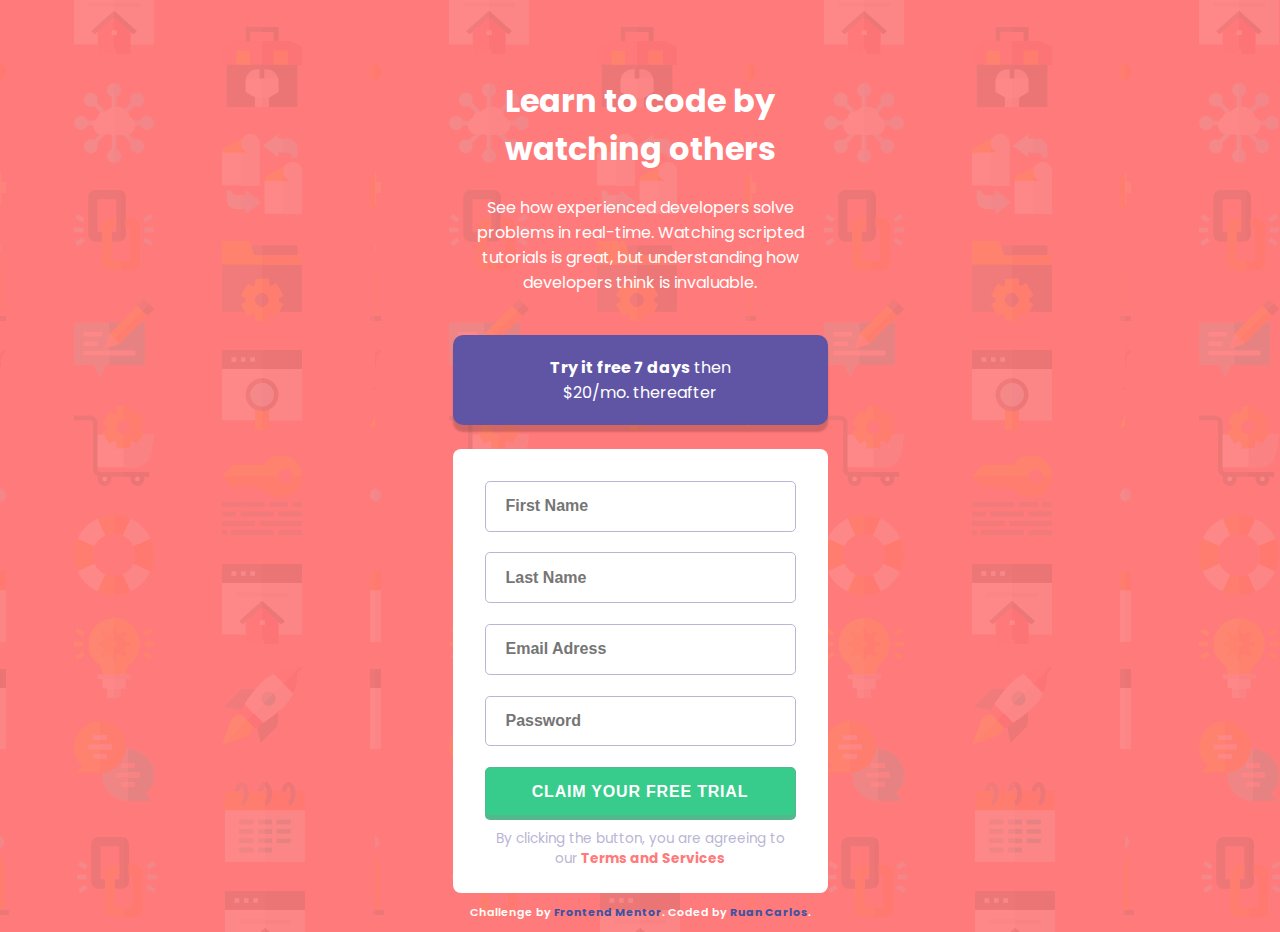
==== index.html @ 322fc6f1 "update" ====
<!DOCTYPE html>
<html lang="pt-br">
<head>
  <meta charset="UTF-8">
  <meta name="viewport" content="width=device-width, initial-scale=1.0"> <!-- displays site properly based on user's device -->

  <link rel="icon" type="image/png" sizes="32x32" href="./images/favicon-32x32.png">
  
  <title>Frontend Mentor | Intro component with sign up form</title>

  <link rel="stylesheet" href="./src/assets/css/style.css">
</head>
<body>

        <header>
            <h1>Learn to code by watching others</h1>
            <p class="text1">
              See how experienced developers solve problems in real-time. Watching scripted tutorials is great,
              but understanding how developers think is invaluable.
            </p>
        </header>
        <main>
        <section class="tryit"><strong>Try it free 7 days</strong> then $20/mo. thereafter</section>
        
          <section class="formulario">
              <form action="">
                <input type="text" placeholder="First Name">
                <input type="text" placeholder="Last Name">
                <input type="text" placeholder="Email Adress">
                <input type="password" placeholder="Password">
                <input type="submit" value="Claim your free trial" class="submit"></input>
              </form>
              
              <p class="rodape">By clicking the button, you are agreeing to our <a href="#" class="terms"><strong>Terms and Services</strong></a></p>
          </section>
        </main>
        
        <footer>
          <p class="attribution">
            Challenge by <a href="https://www.frontendmentor.io?ref=challenge" target="_blank">Frontend Mentor</a>.
            Coded by <a href="https://github.com/rucp">Ruan Carlos</a>.
          </p>
        </footer>
</body>
</html>
---- src/assets/css/style.css ----
/* # Front-end Style Guide

## Layout

The designs were created to the following widths:

- Mobile: 375px
- Desktop: 1440px

## Colors

### Primary

- Red: hsl(0, 100%, 74%) 
- Green: hsl(154, 59%, 51%)

### Accent

- Blue: hsl(248, 32%, 49%)

### Neutral

- Dark Blue: hsl(249, 10%, 26%) 
- Grayish Blue: hsl(246, 25%, 77%)

## Typography

### Body Copy

- Font size: 16px

### Font

- Family: [Poppins](https://fonts.google.com/specimen/Poppins)
- Weights: 400, 500, 600, 700 */

@import url('https://fonts.googleapis.com/css2?family=Poppins:wght@400;500;600;700&display=swap');



body {
    max-width: 375px; 
    color: white;
    font-family: 'Poppins', sans-serif;
    background-image: url('./../images/bg-intro-mobile.png');
    background-color: hsl(0, 100%, 74%);
    font-size: 16px;
    margin: auto;
}

a {
    text-decoration: none;
}

header {
    text-align: center;
    margin-top: 2rem;
    padding: 1.5rem;
}

.tryit {
    background-color: hsl(248, 32%, 49%);;
    padding: 20px 70px;
    text-align: center;
    border-radius: 10px;
    box-shadow: 0px 7px 2px rgba(0, 0, 0, 0.171);
    margin-bottom: 1.5rem;
}

.formulario {
    background-color: white;
    border-radius: 8px;
    padding: 2rem 2rem 1.5rem 2rem;
}

form {
    display: flex;
    flex-direction: column;
    gap: 1.3rem;
}

input {
    width: auto;
    height: 3.05rem;
    border-radius: 5px;
    border: 0.5px solid hsl(246, 25%, 77%);
    color: hsl(249, 10%, 26%) ;
    padding: 0px 0px 0px 20px;
    font-weight: 600;
    font-size: 1rem;
}

.submit {
    text-transform: uppercase;
    letter-spacing: 0.05rem;
    background: hsl(154, 59%, 51%);
    color: white;
    border-color: #55B78D;
    box-shadow: 0px 4px 0px #55B78D;
    text-align: center;
    padding: 0px;
}

.rodape {
    color: hsl(246, 25%, 77%);
    text-align: center;
    font-size: 0.85rem;
    margin: 13px 0px 0px 0px;
}

.terms {
    color: hsl(0, 100%, 74%);
}

.attribution { 
    font-size: 11px; 
    text-align: center; 
    font-weight: 600; 
}

.attribution a { 
    color: hsl(228, 45%, 44%); 
    font-weight: 700;
}
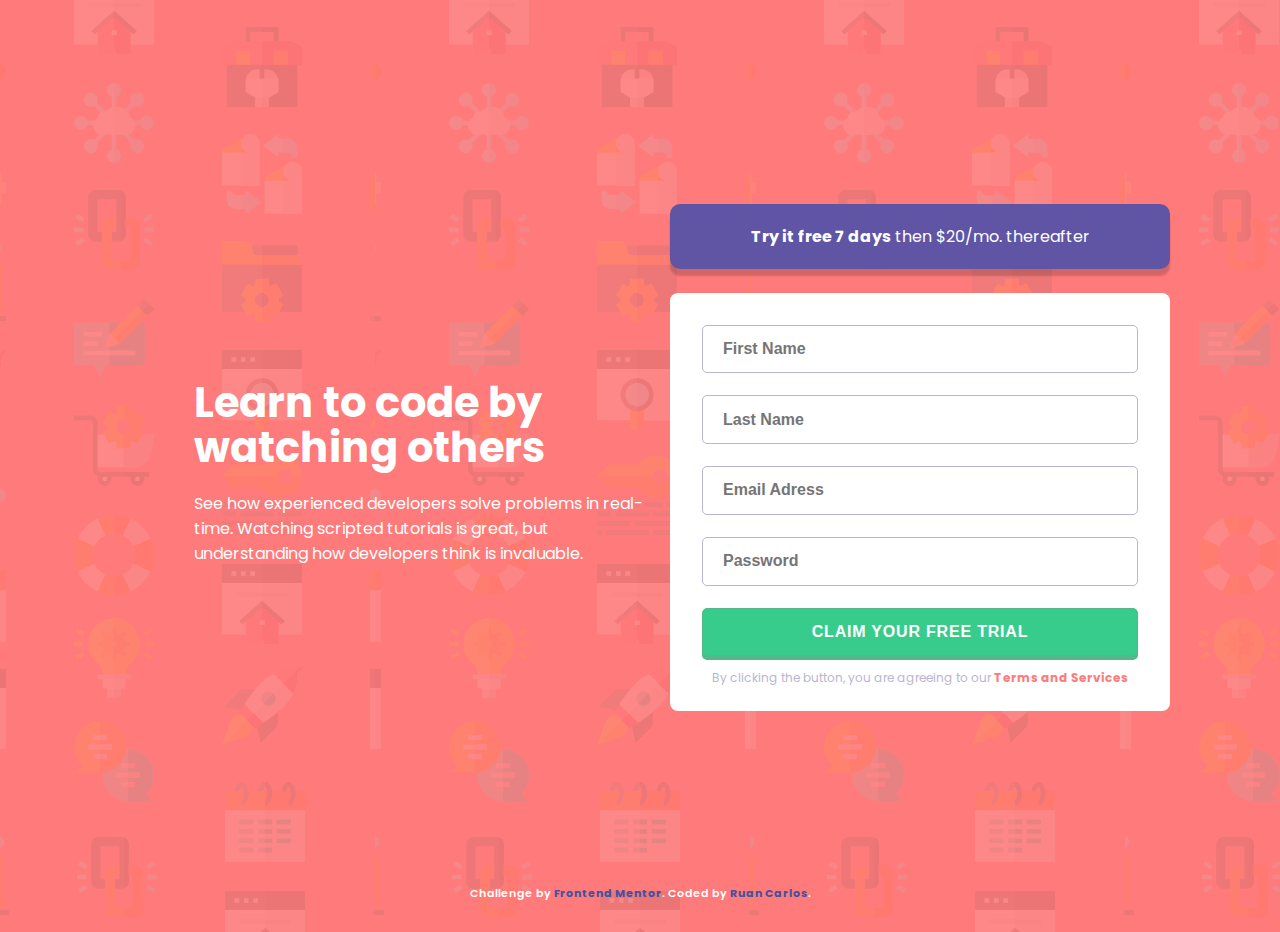
==== commit 59c5bbcc: "update" ====
--- a/index.html
+++ b/index.html
@@ -9,31 +9,45 @@
   <title>Frontend Mentor | Intro component with sign up form</title>
 
   <link rel="stylesheet" href="./src/assets/css/style.css">
+
+  <!-- FONT ICONS AWESOME -->
+  <link rel="stylesheet" href="https://pro.fontawesome.com/releases/v5.10.0/css/all.css" integrity="sha384-AYmEC3Yw5cVb3ZcuHtOA93w35dYTsvhLPVnYs9eStHfGJvOvKxVfELGroGkvsg+p" crossorigin="anonymous"/>
 </head>
 <body>
 
-        <header>
-            <h1>Learn to code by watching others</h1>
-            <p class="text1">
-              See how experienced developers solve problems in real-time. Watching scripted tutorials is great,
-              but understanding how developers think is invaluable.
-            </p>
-        </header>
-        <main>
-        <section class="tryit"><strong>Try it free 7 days</strong> then $20/mo. thereafter</section>
-        
-          <section class="formulario">
-              <form action="">
-                <input type="text" placeholder="First Name">
-                <input type="text" placeholder="Last Name">
-                <input type="text" placeholder="Email Adress">
-                <input type="password" placeholder="Password">
-                <input type="submit" value="Claim your free trial" class="submit"></input>
-              </form>
-              
-              <p class="rodape">By clicking the button, you are agreeing to our <a href="#" class="terms"><strong>Terms and Services</strong></a></p>
-          </section>
-        </main>
+        <div class="container">
+          <header>
+              <h1>Learn to code by watching others</h1>
+              <p class="text1">
+                See how experienced developers solve problems in real-time. Watching scripted tutorials is great,
+                but understanding how developers think is invaluable.
+              </p>
+          </header>
+          <main>
+          <section class="tryit"><strong>Try it free 7 days</strong> then $20/mo. thereafter</section>
+          
+            <section class="formulario">
+                <form action="#" onsubmit="validar()">
+                  <input type="text" placeholder="First Name" id="firstname">
+                  <span id="txtname" class="textform"></span>
+                  
+
+                  <input type="text" placeholder="Last Name" id="lastname">
+                  <span id="txtlastname" class="textform"></span>
+
+                  <input type="email" placeholder="Email Adress" id="email">
+                  <span id="txtemail" class="textform"></span>
+
+                  <input type="password" placeholder="Password" id="password">
+                  <span id="txtpass" class="textform"></span>
+                  
+                  <input type="submit" value="Claim your free trial" class="submit"></span>
+                </form>
+          
+                <p class="rodape">By clicking the button, you are agreeing to our <a href="#" class="terms"><strong>Terms and Services</strong></a></p>
+            </section>
+          </main>
+        </div>
         
         <footer>
           <p class="attribution">
@@ -41,5 +55,7 @@
             Coded by <a href="https://github.com/rucp">Ruan Carlos</a>.
           </p>
         </footer>
+
+        <script src="src/scripts/script.js"></script>
 </body>
 </html>--- a/src/assets/css/style.css
+++ b/src/assets/css/style.css
@@ -36,15 +36,23 @@
 
 @import url('https://fonts.googleapis.com/css2?family=Poppins:wght@400;500;600;700&display=swap');
 
-
+* {
+    margin: 0;
+    padding: 0;
+    border: 0;
+    box-sizing: border-box;
+}
 
 body {
-    max-width: 375px; 
     color: white;
     font-family: 'Poppins', sans-serif;
     background-image: url('./../images/bg-intro-mobile.png');
     background-color: hsl(0, 100%, 74%);
     font-size: 16px;
+    margin: 30px;
+}
+
+.container {
     margin: auto;
 }
 
@@ -71,12 +79,28 @@
     background-color: white;
     border-radius: 8px;
     padding: 2rem 2rem 1.5rem 2rem;
+    border-color: rgb(240, 120, 122);
 }
 
 form {
     display: flex;
     flex-direction: column;
-    gap: 1.3rem;
+    gap: 1rem;
+
+}
+
+/* #txtname {
+    display: none;
+} */
+
+.textform {
+    display: flex;
+    color: #F0787A;
+    font-size: 0.65rem;
+    font-weight: bold;
+    font-style: italic;
+    justify-content: flex-end;
+    margin-top: -10px;
 }
 
 input {
@@ -85,9 +109,10 @@
     border-radius: 5px;
     border: 0.5px solid hsl(246, 25%, 77%);
     color: hsl(249, 10%, 26%) ;
-    padding: 0px 0px 0px 20px;
+    padding: 0px 20px;
     font-weight: 600;
     font-size: 1rem;
+
 }
 
 .submit {
@@ -99,6 +124,7 @@
     box-shadow: 0px 4px 0px #55B78D;
     text-align: center;
     padding: 0px;
+    cursor: pointer;
 }
 
 .rodape {
@@ -121,4 +147,34 @@
 .attribution a { 
     color: hsl(228, 45%, 44%); 
     font-weight: 700;
+}
+
+@media screen and (min-width: 968px) {
+    .container {
+        width: 100vw;
+        height: 95vh;
+        display: grid;
+        grid-template-columns: 500px 500px;
+        align-items: center;
+        justify-content: center;
+    }
+
+    header {
+        font-size: 1.3rem;
+        text-align: initial;
+    }
+
+    .rodape {
+        font-size: 0.75rem;
+    }
+
+    .text1 {
+        text-align: initial;
+        font-size: 1rem;
+        margin-top: 20px;
+    }
+
+    h1 {
+        line-height: 2.8rem;
+    }
 }